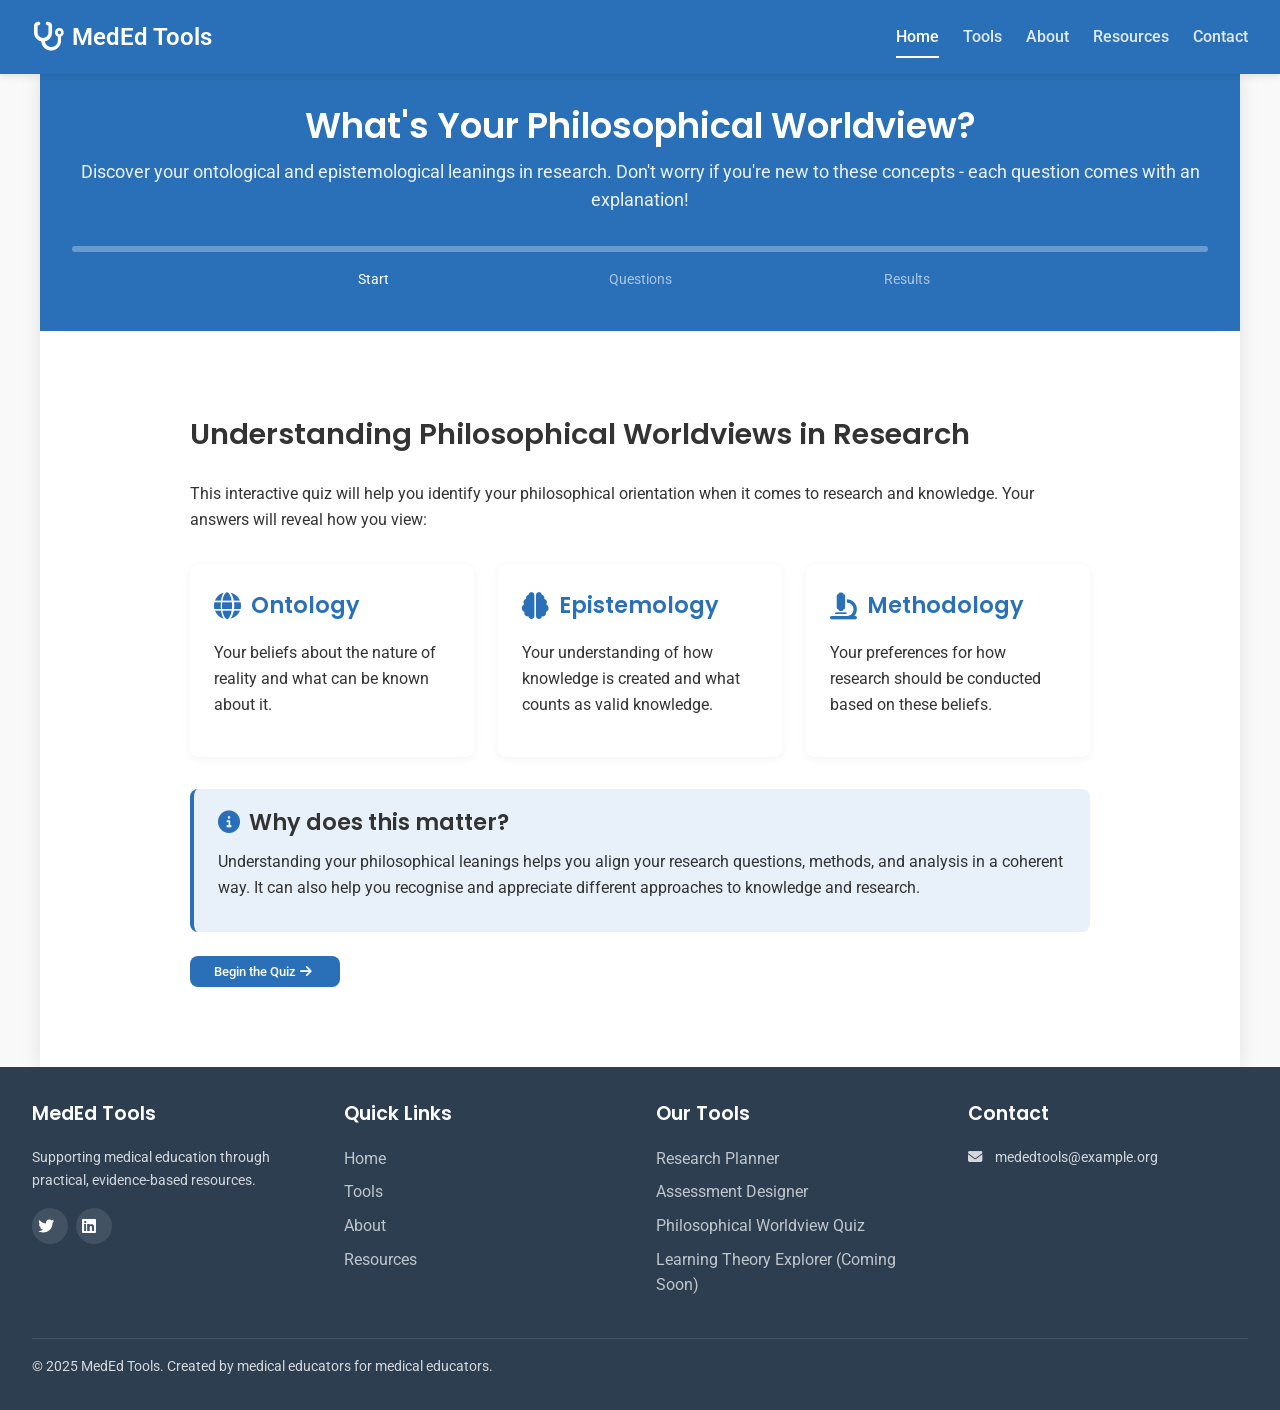
==== ontology.html @ 03969228 "Initial commit" ====
<!DOCTYPE html>
<html lang="en">
<head>
    <meta charset="UTF-8">
    <meta name="viewport" content="width=device-width, initial-scale=1.0">
    <title>Philosophical Worldview Quiz - MedEd Tools</title>
    <link rel="stylesheet" href="styles.css">
    <link rel="stylesheet" href="site-styles.css">
    <link rel="stylesheet" href="ontology-styles.css">
    <link rel="stylesheet" href="https://cdnjs.cloudflare.com/ajax/libs/font-awesome/6.5.1/css/all.min.css">
</head>
<body>
    <div class="site-container">
        <!-- Standard Navigation Bar -->
        <nav class="site-navbar">
            <div class="nav-logo">
                <a href="index.html">
                    <i class="fas fa-stethoscope"></i>
                    <span>MedEd Tools</span>
                </a>
            </div>
            <div class="nav-links">
                <a href="index.html">Home</a>
                <a href="index.html#tools">Tools</a>
                <a href="index.html#about">About</a>
                <a href="index.html#resources">Resources</a>
                <a href="index.html#contact">Contact</a>
            </div>
            <div class="nav-toggle">
                <i class="fas fa-bars"></i>
            </div>
        </nav>

        <!-- Tool-specific container -->
        <div class="app-container">
            <!-- Tool header with progress bar -->
            <header class="app-header">
                <h1>What's Your Philosophical Worldview?</h1>
                <p>Discover your ontological and epistemological leanings in research. Don't worry if you're new to these concepts - each question comes with an explanation!</p>
                
                <div id="progress-container">
                    <div id="progress-bar">
                        <div id="progress-fill"></div>
                    </div>
                    <div class="progress-steps">
                        <div class="progress-step active" id="progress-intro">Start</div>
                        <div class="progress-step" id="progress-question">Questions</div>
                        <div class="progress-step" id="progress-results">Results</div>
                    </div>
                </div>
            </header>

            <!-- Main tool content -->
            <main class="app-content">
                <!-- Introduction Section -->
                <section id="intro-screen" class="content-section active">
                    <div class="section-content">
                        <h2>Understanding Philosophical Worldviews in Research</h2>
                        <p>This interactive quiz will help you identify your philosophical orientation when it comes to research and knowledge. Your answers will reveal how you view:</p>
                        
                        <div class="info-cards">
                            <div class="info-card">
                                <h3><i class="fas fa-globe"></i> Ontology</h3>
                                <p>Your beliefs about the nature of reality and what can be known about it.</p>
                            </div>
                            <div class="info-card">
                                <h3><i class="fas fa-brain"></i> Epistemology</h3>
                                <p>Your understanding of how knowledge is created and what counts as valid knowledge.</p>
                            </div>
                            <div class="info-card">
                                <h3><i class="fas fa-microscope"></i> Methodology</h3>
                                <p>Your preferences for how research should be conducted based on these beliefs.</p>
                            </div>
                        </div>

                        <div class="info-box">
                            <h3><i class="fas fa-info-circle"></i> Why does this matter?</h3>
                            <p>Understanding your philosophical leanings helps you align your research questions, methods, and analysis in a coherent way. It can also help you recognise and appreciate different approaches to knowledge and research.</p>
                        </div>
                        
                        <div class="action-buttons">
                            <button id="start-button" class="primary-button">Begin the Quiz <i class="fas fa-arrow-right"></i></button>
                        </div>
                    </div>
                </section>

                <!-- Question Screen -->
                <section id="question-screen" class="content-section">
                    <div class="section-content">
                        <h2 id="question-title">Question</h2>
                        <p id="question-text"></p>
                        
                        <div class="options-container">
                            <!-- Options will be inserted here by JavaScript -->
                        </div>
                        
                        <div class="explanation-box">
                            <h3><i class="fas fa-lightbulb"></i> What does this question explore?</h3>
                            <p id="question-explanation"></p>
                        </div>
                        
                        <div class="action-buttons">
                            <button id="prev-button" class="secondary-button"><i class="fas fa-arrow-left"></i> Previous</button>
                        </div>
                    </div>
                </section>

                <!-- Results Screen -->
                <section id="results-screen" class="content-section">
                    <div class="section-content">
                        <h2>Your Philosophical Worldview</h2>
                        
                        <div class="result-card">
                            <h3 id="result-title"></h3>
                            <p id="result-description"></p>
                        </div>
                        
                        <div class="result-spectrum">
                            <h3>Philosophical Spectrum</h3>
                            <div class="spectrum-container">
                                <div class="spectrum-point" id="point-positivist">
                                    <div class="point-marker"></div>
                                    <span>Positivist</span>
                                </div>
                                <div class="spectrum-point" id="point-postpositivist">
                                    <div class="point-marker"></div>
                                    <span>Post-Positivist</span>
                                </div>
                                <div class="spectrum-point" id="point-interpretivist">
                                    <div class="point-marker"></div>
                                    <span>Interpretivist</span>
                                </div>
                                <div class="spectrum-point" id="point-critical">
                                    <div class="point-marker"></div>
                                    <span>Critical Theory</span>
                                </div>
                            </div>
                            <div class="spectrum-line">
                                <div id="user-position" class="user-position-marker"></div>
                            </div>
                        </div>
                        
                        <div class="info-box">
                            <h3><i class="fas fa-book"></i> Philosophical Traditions</h3>
                            <div class="accordion" id="philosophy-accordion">
                                <div class="accordion-item">
                                    <div class="accordion-header">
                                        <h4>Positivism <i class="fas fa-chevron-down"></i></h4>
                                    </div>
                                    <div class="accordion-content">
                                        <p>Positivism sees reality as objective and observable. It values scientific methods, measurable evidence, and seeks to discover universal laws. Knowledge is considered value-free and based on empirical verification.</p>
                                    </div>
                                </div>
                                <div class="accordion-item">
                                    <div class="accordion-header">
                                        <h4>Post-Positivism <i class="fas fa-chevron-down"></i></h4>
                                    </div>
                                    <div class="accordion-content">
                                        <p>Post-positivism maintains belief in objective reality but acknowledges that our understanding is always imperfect. It emphasises probability rather than certainty and recognises that researcher values influence inquiry, though objectivity remains an ideal.</p>
                                    </div>
                                </div>
                                <div class="accordion-item">
                                    <div class="accordion-header">
                                        <h4>Interpretivism/Constructionism <i class="fas fa-chevron-down"></i></h4>
                                    </div>
                                    <div class="accordion-content">
                                        <p>Interpretivism sees reality as socially constructed through meaning-making and interpretation. It values understanding multiple perspectives, contextual factors, and how people make sense of their experiences.</p>
                                    </div>
                                </div>
                                <div class="accordion-item">
                                    <div class="accordion-header">
                                        <h4>Critical Theory <i class="fas fa-chevron-down"></i></h4>
                                    </div>
                                    <div class="accordion-content">
                                        <p>Critical theory examines how power, privilege, and historical contexts shape knowledge and social structures. It aims not just to understand society but to critique and transform it, with research often oriented toward emancipation and social justice.</p>
                                    </div>
                                </div>
                            </div>
                        </div>
                        
                        <div class="action-buttons">
                            <button id="resources-button" class="secondary-button">Explore Resources <i class="fas fa-book"></i></button>
                            <button id="retake-button" class="primary-button">Retake Quiz <i class="fas fa-redo"></i></button>
                        </div>
                    </div>
                </section>

                <!-- Resources Section -->
                <section id="resources-screen" class="content-section">
                    <div class="section-content">
                        <h2>Philosophical Worldviews Resources</h2>
                        
                        <div class="resources-grid">
                            <div class="resource-card">
                                <h3>Research Paradigms</h3>
                                <p>Learn more about the major research paradigms and their applications.</p>
                                <a href="#" class="resource-link">View Resource <i class="fas fa-external-link-alt"></i></a>
                            </div>
                            <div class="resource-card">
                                <h3>Ontology & Epistemology</h3>
                                <p>Explore the relationship between beliefs about reality and knowledge.</p>
                                <a href="#" class="resource-link">View Resource <i class="fas fa-external-link-alt"></i></a>
                            </div>
                            <div class="resource-card">
                                <h3>Research Methodology</h3>
                                <p>Discover how philosophical positions inform research methods.</p>
                                <a href="#" class="resource-link">View Resource <i class="fas fa-external-link-alt"></i></a>
                            </div>
                            <div class="resource-card">
                                <h3>Mixed Methods Approaches</h3>
                                <p>Understand how different worldviews can be integrated in research.</p>
                                <a href="#" class="resource-link">View Resource <i class="fas fa-external-link-alt"></i></a>
                            </div>
                        </div>
                        
                        <div class="action-buttons">
                            <button id="back-to-results-button" class="secondary-button"><i class="fas fa-arrow-left"></i> Back to Results</button>
                        </div>
                    </div>
                </section>
            </main>
        </div>

        <!-- Standard Footer -->
        <footer class="site-footer">
            <div class="footer-content">
                <div class="footer-section">
                    <h3>MedEd Tools</h3>
                    <p>Supporting medical education through practical, evidence-based resources.</p>
                    <div class="social-icons">
                        <a href="#" aria-label="Twitter"><i class="fab fa-twitter"></i></a>
                        <a href="#" aria-label="LinkedIn"><i class="fab fa-linkedin"></i></a>
                    </div>
                </div>
                <div class="footer-section">
                    <h3>Quick Links</h3>
                    <ul class="footer-links">
                        <li><a href="index.html">Home</a></li>
                        <li><a href="index.html#tools">Tools</a></li>
                        <li><a href="index.html#about">About</a></li>
                        <li><a href="index.html#resources">Resources</a></li>
                    </ul>
                </div>
                <div class="footer-section">
                    <h3>Our Tools</h3>
                    <ul class="footer-links">
                        <li><a href="research.html">Research Planner</a></li>
                        <li><a href="assessment-designer.html">Assessment Designer</a></li>
                        <li><a href="ontology.html">Philosophical Worldview Quiz</a></li>
                        <li><a href="#">Learning Theory Explorer (Coming Soon)</a></li>
                    </ul>
                </div>
                <div class="footer-section" id="contact">
                    <h3>Contact</h3>
                    <p><i class="fas fa-envelope"></i> mededtools@example.org</p>
                </div>
            </div>
            <div class="footer-bottom">
                <p>&copy; 2025 MedEd Tools. Created by medical educators for medical educators.</p>
            </div>
        </footer>
    </div>

    <!-- Script imports -->
    <script src="site-script.js"></script>
    <script src="ontology-script.js"></script>
</body>
</html>
---- styles.css ----
/* Base Styles */
@import url('https://fonts.googleapis.com/css2?family=Poppins:wght@300;400;500;600;700&family=Roboto:wght@300;400;500;700&display=swap');

:root {
    --primary-color: #2a70b8;
    --primary-light: #e8f1fa;
    --secondary-color: #4FA673;
    --tertiary-color: #E09456;
    --warning-color: #e74c3c;
    --text-dark: #333;
    --text-medium: #666;
    --text-light: #999;
    --background-light: #f9f9f9;
    --background-white: #ffffff;
    --border-color: #ddd;
    --shadow-color: rgba(0, 0, 0, 0.1);
    --transition-speed: 0.3s;
    --border-radius: 8px;
    --spacing-xs: 0.25rem;
    --spacing-sm: 0.5rem;
    --spacing-md: 1rem;
    --spacing-lg: 1.5rem;
    --spacing-xl: 2rem;
    --spacing-xxl: 3rem;
    --card-shadow: 0 4px 12px rgba(0, 0, 0, 0.08);
    --card-hover-shadow: 0 8px 18px rgba(0, 0, 0, 0.12);
}

* {
    margin: 0;
    padding: 0;
    box-sizing: border-box;
}

body {
    font-family: 'Roboto', sans-serif;
    color: var(--text-dark);
    background-color: var(--background-light);
    line-height: 1.6;
}

h1, h2, h3, h4, h5, h6 {
    font-family: 'Poppins', sans-serif;
    margin-bottom: var(--spacing-md);
    color: var(--text-dark);
    font-weight: 600;
}

h1 {
    font-size: 2.2rem;
}

h2 {
    font-size: 1.8rem;
    margin-bottom: var(--spacing-lg);
}

h3 {
    font-size: 1.4rem;
    margin-bottom: var(--spacing-md);
}

h4 {
    font-size: 1.2rem;
    margin-bottom: var(--spacing-sm);
}

h5 {
    font-size: 1rem;
    margin-bottom: var(--spacing-xs);
}

p {
    margin-bottom: var(--spacing-md);
}

a {
    color: var(--primary-color);
    text-decoration: none;
    transition: color var(--transition-speed);
}

a:hover {
    color: #1a5ba0;
}

button {
    cursor: pointer;
    border: none;
    font-family: 'Roboto', sans-serif;
    font-weight: 500;
    border-radius: var(--border-radius);
    transition: all var(--transition-speed);
}

textarea {
    width: 100%;
    min-height: 80px;
    border-radius: var(--border-radius);
    border: 1px solid var(--border-color);
    padding: var(--spacing-sm);
    font-family: 'Roboto', sans-serif;
    color: var(--text-dark);
    resize: vertical;
}

textarea:focus {
    outline: none;
    border-color: var(--primary-color);
    box-shadow: 0 0 0 2px rgba(42, 112, 184, 0.2);
}

select {
    padding: var(--spacing-xs) var(--spacing-sm);
    border-radius: var(--border-radius);
    border: 1px solid var(--border-color);
    font-family: 'Roboto', sans-serif;
    color: var(--text-dark);
    background-color: var(--background-white);
}

select:focus {
    outline: none;
    border-color: var(--primary-color);
}

/* Layout */
.app-container {
    max-width: 1200px;
    margin: 0 auto;
    background-color: var(--background-white);
    box-shadow: 0 0 20px var(--shadow-color);
    min-height: 100vh;
    display: flex;
    flex-direction: column;
}

.app-header {
    padding: var(--spacing-lg) var(--spacing-xl);
    background-color: var(--primary-color);
    color: white;
    text-align: center;
}

.app-header h1 {
    color: white;
    margin-bottom: var(--spacing-xs);
}

.app-header p {
    color: rgba(255, 255, 255, 0.9);
    font-size: 1.1rem;
    margin-bottom: var(--spacing-lg);
}

.app-content {
    flex: 1;
    padding: var(--spacing-xl);
}

.app-footer {
    padding: var(--spacing-md) var(--spacing-lg);
    background-color: #f1f1f1;
    text-align: center;
    font-size: 0.9rem;
    color: var(--text-medium);
}

/* Progress Bar */
#progress-container {
    margin-top: var(--spacing-lg);
}

#progress-bar {
    height: 6px;
    background-color: rgba(255, 255, 255, 0.3);
    border-radius: 3px;
    margin-bottom: var(--spacing-md);
    overflow: hidden;
}

#progress-fill {
    height: 100%;
    background-color: white;
    width: 0%;
    transition: width 0.5s ease;
}

.progress-steps {
    display: flex;
    justify-content: space-between;
    margin: 0 auto;
    max-width: 800px;
}

.progress-step {
    display: flex;
    flex-direction: column;
    align-items: center;
    flex: 1;
    opacity: 0.6;
    transition: opacity var(--transition-speed);
    cursor: pointer;
}

.progress-step.active {
    opacity: 1;
}

.progress-step.completed .step-icon {
    background-color: white;
    color: var(--primary-color);
}

.step-icon {
    width: 40px;
    height: 40px;
    background-color: rgba(255, 255, 255, 0.2);
    border-radius: 50%;
    display: flex;
    justify-content: center;
    align-items: center;
    margin-bottom: var(--spacing-xs);
    color: white;
    font-size: 1rem;
}

.step-label {
    font-size: 0.8rem;
    color: white;
    text-align: center;
}

/* Content Sections */
.content-section {
    display: none;
}

.content-section.active {
    display: block;
    animation: fadeIn 0.5s;
}

@keyframes fadeIn {
    from { opacity: 0; }
    to { opacity: 1; }
}

.section-content {
    max-width: 900px;
    margin: 0 auto;
}

/* Info Boxes */
.info-box {
    background-color: var(--primary-light);
    border-left: 4px solid var(--primary-color);
    padding: var(--spacing-md) var(--spacing-lg);
    border-radius: var(--border-radius);
    margin-bottom: var(--spacing-lg);
}

.info-box h3 {
    margin-bottom: var(--spacing-sm);
}

.info-box i {
    color: var(--primary-color);
    margin-right: var(--spacing-xs);
}

/* Question Containers */
.question-container {
    margin-bottom: var(--spacing-xl);
    border-bottom: 1px solid var(--border-color);
    padding-bottom: var(--spacing-lg);
}

.question-container h3 {
    margin-bottom: var(--spacing-xs);
}

.question-container > p {
    margin-bottom: var(--spacing-md);
    color: var(--text-medium);
    font-size: 1.1rem;
}

/* Options Cards */
.options-container {
    display: grid;
    grid-template-columns: repeat(auto-fill, minmax(240px, 1fr));
    gap: var(--spacing-md);
    margin-bottom: var(--spacing-md);
}

.options-container.multi-select {
    grid-template-columns: repeat(auto-fill, minmax(280px, 1fr));
}

.option-card {
    background-color: white;
    border: 1px solid var(--border-color);
    border-radius: var(--border-radius);
    padding: var(--spacing-md);
    cursor: pointer;
    transition: all var(--transition-speed);
    box-shadow: var(--card-shadow);
    position: relative;
}

.option-card:hover {
    box-shadow: var(--card-hover-shadow);
    transform: translateY(-2px);
}

.option-card.selected {
    border-color: var(--primary-color);
    background-color: var(--primary-light);
}

.option-icon {
    display: flex;
    justify-content: center;
    align-items: center;
    width: 48px;
    height: 48px;
    background-color: var(--primary-light);
    border-radius: 50%;
    margin-bottom: var(--spacing-sm);
    color: var(--primary-color);
    font-size: 1.2rem;
}

.option-card.selected .option-icon {
    background-color: var(--primary-color);
    color: white;
}

.option-card h4 {
    margin-bottom: var(--spacing-xs);
}

.option-card p {
    color: var(--text-medium);
    font-size: 0.9rem;
    margin-bottom: 0;
}

/* Checkbox and Radio Cards */
.checkbox-card::before {
    content: '';
    position: absolute;
    top: var(--spacing-md);
    right: var(--spacing-md);
    width: 20px;
    height: 20px;
    border: 2px solid var(--border-color);
    border-radius: 4px;
}

.checkbox-card.selected::before {
    background-color: var(--primary-color);
    border-color: var(--primary-color);
}

.checkbox-card.selected::after {
    content: '\f00c';
    font-family: 'Font Awesome 5 Free';
    font-weight: 900;
    position: absolute;
    top: var(--spacing-md);
    right: var(--spacing-md);
    width: 20px;
    height: 20px;
    color: white;
    font-size: 12px;
    display: flex;
    justify-content: center;
    align-items: center;
}

.radio-card::before {
    content: '';
    position: absolute;
    top: var(--spacing-md);
    right: var(--spacing-md);
    width: 20px;
    height: 20px;
    border: 2px solid var(--border-color);
    border-radius: 50%;
}

.radio-card.selected::before {
    border-color: var(--primary-color);
}

.radio-card.selected::after {
    content: '';
    position: absolute;
    top: calc(var(--spacing-md) + 5px);
    right: calc(var(--spacing-md) + 5px);
    width: 10px;
    height: 10px;
    background-color: var(--primary-color);
    border-radius: 50%;
}

/* Dropdown Info */
.info-dropdown {
    margin-top: var(--spacing-sm);
}

.dropdown-toggle {
    color: var(--primary-color);
    font-size: 0.9rem;
    cursor: pointer;
    display: flex;
    align-items: center;
}

.dropdown-toggle i {
    margin-right: var(--spacing-xs);
}

.dropdown-content {
    display: none;
    background-color: white;
    border: 1px solid var(--border-color);
    border-radius: var(--border-radius);
    padding: var(--spacing-sm);
    margin-top: var(--spacing-xs);
    box-shadow: var(--card-shadow);
    font-size: 0.85rem;
}

.dropdown-content ul {
    padding-left: var(--spacing-md);
}

.dropdown-content li {
    margin-bottom: var(--spacing-xs);
}

.dropdown-toggle:hover + .dropdown-content,
.dropdown-content:hover {
    display: block;
}

/* Input in Option Card */
.option-input {
    width: 100%;
    padding: var(--spacing-xs);
    margin-top: var(--spacing-xs);
    border: 1px solid var(--border-color);
    border-radius: var(--border-radius);
}

.option-card.selected .option-input {
    border-color: var(--primary-color);
}

/* Research Question Builder */
.research-question-builder {
    background-color: var(--primary-light);
    border-radius: var(--border-radius);
    padding: var(--spacing-lg);
    margin-bottom: var(--spacing-lg);
}

.example-questions {
    margin-bottom: var(--spacing-md);
}

.example-question {
    background-color: white;
    padding: var(--spacing-sm) var(--spacing-md);
    border-radius: var(--border-radius);
    margin-bottom: var(--spacing-xs);
    border-left: 3px solid var(--primary-color);
    font-style: italic;
    cursor: pointer;
    transition: all var(--transition-speed);
}

.example-question:hover {
    background-color: #f0f7fd;
}

.question-input {
    margin-top: var(--spacing-md);
}

.question-input label {
    display: block;
    margin-bottom: var(--spacing-xs);
    font-weight: 500;
}

.question-input textarea {
    width: 100%;
    min-height: 100px;
}

/* Paradigm Result */
.paradigm-result,
.methodology-result {
    background-color: white;
    border-radius: var(--border-radius);
    padding: var(--spacing-lg);
    box-shadow: var(--card-shadow);
    margin-top: var(--spacing-lg);
}

.result-container {
    display: flex;
    margin-bottom: var(--spacing-md);
}

.paradigm-icon,
.methodology-icon {
    font-size: 2rem;
    color: var(--primary-color);
    margin-right: var(--spacing-md);
    width: 60px;
    height: 60px;
    display: flex;
    justify-content: center;
    align-items: center;
    background-color: var(--primary-light);
    border-radius: 50%;
}

.paradigm-details,
.methodology-details {
    flex: 1;
}

.paradigm-components {
    margin-bottom: var(--spacing-sm);
}

.paradigm-components p {
    margin-bottom: var(--spacing-xs);
    font-size: 0.95rem;
}

.paradigm-description,
.methodology-description {
    color: var(--text-medium);
    font-size: 0.95rem;
    line-height: 1.5;
}

.example-papers {
    margin-top: var(--spacing-md);
    border-top: 1px solid var(--border-color);
    padding-top: var(--spacing-md);
}

.paper-example {
    background-color: var(--background-light);
    padding: var(--spacing-md);
    border-radius: var(--border-radius);
    font-size: 0.9rem;
    font-style: italic;
}

/* Methodology Groups */
.methodology-group {
    display: none;
    margin-bottom: var(--spacing-lg);
}

.methodology-group.active {
    display: block;
}

/* Methods Selection */
.methods-group {
    margin-bottom: var(--spacing-lg);
}

.methods-summary {
    background-color: white;
    border-radius: var(--border-radius);
    padding: var(--spacing-lg);
    box-shadow: var(--card-shadow);
    margin-top: var(--spacing-lg);
}

.methods-summary-content {
    display: grid;
    grid-template-columns: 1fr;
    gap: var(--spacing-md);
}

@media (min-width: 768px) {
    .methods-summary-content {
        grid-template-columns: repeat(3, 1fr);
    }
}

.summary-item h4 {
    color: var(--primary-color);
    margin-bottom: var(--spacing-xs);
}

/* Checklist Styles */
.sub-section {
    margin-bottom: var(--spacing-lg);
}

.checklist-container {
    display: grid;
    grid-template-columns: 1fr;
    gap: var(--spacing-sm);
}

@media (min-width: 768px) {
    .checklist-container {
        grid-template-columns: repeat(2, 1fr);
    }
}

.checklist-item {
    display: flex;
    align-items: flex-start;
    background-color: white;
    border-radius: var(--border-radius);
    padding: var(--spacing-md);
    box-shadow: 0 2px 8px rgba(0, 0, 0, 0.05);
    cursor: pointer;
    position: relative;
}

.checklist-item input[type="checkbox"] {
    opacity: 0;
    position: absolute;
}

.checkmark {
    height: 22px;
    width: 22px;
    min-width: 22px;
    margin-right: var(--spacing-sm);
    margin-top: 2px;
    background-color: white;
    border: 2px solid var(--border-color);
    border-radius: 4px;
    display: flex;
    justify-content: center;
    align-items: center;
}

.checklist-item:hover .checkmark {
    border-color: var(--primary-color);
}

.checklist-item input:checked ~ .checkmark {
    background-color: var(--primary-color);
    border-color: var(--primary-color);
}

.checklist-item input:checked ~ .checkmark:after {
    content: '\f00c';
    font-family: 'Font Awesome 5 Free';
    font-weight: 900;
    color: white;
    font-size: 12px;
}

.checklist-content {
    flex: 1;
}

.checklist-content h5 {
    margin-bottom: var(--spacing-xs);
}

.checklist-content p {
    color: var(--text-medium);
    font-size: 0.9rem;
    margin-bottom: 0;
}

/* Resource and Timeline Planning */
.resource-planner,
.timeline-planner {
    display: grid;
    grid-template-columns: 1fr;
    gap: var(--spacing-md);
}

@media (min-width: 768px) {
    .resource-planner {
        grid-template-columns: repeat(2, 1fr);
    }
}

.resource-category h5,
.timeline-phase h5 {
    color: var(--primary-color);
    margin-bottom: var(--spacing-xs);
}

.timeline-phase {
    background-color: white;
    border-radius: var(--border-radius);
    padding: var(--spacing-md);
    box-shadow: 0 2px 8px rgba(0, 0, 0, 0.05);
}

.phase-header {
    display: flex;
    justify-content: space-between;
    align-items: center;
    margin-bottom: var(--spacing-sm);
}

.phase-duration {
    display: flex;
    align-items: center;
    font-size: 0.9rem;
}

.phase-duration label {
    margin-right: var(--spacing-xs);
    color: var(--text-medium);
}

.total-duration {
    margin-top: var(--spacing-md);
    text-align: right;
}

/* Final Research Plan */
.research-plan {
    background-color: white;
    border-radius: var(--border-radius);
    padding: var(--spacing-lg);
    box-shadow: var(--card-shadow);
    margin-bottom: var(--spacing-lg);
}

.plan-header {
    display: flex;
    justify-content: space-between;
    align-items: flex-start;
    margin-bottom: var(--spacing-lg);
    padding-bottom: var(--spacing-md);
    border-bottom: 1px solid var(--border-color);
}

.plan-title h3 {
    margin-bottom: var(--spacing-xs);
}

.plan-date {
    color: var(--text-medium);
    font-size: 0.9rem;
}

.plan-actions {
    display: flex;
    gap: var(--spacing-sm);
}

.action-button {
    padding: var(--spacing-xs) var(--spacing-md);
    background-color: var(--primary-light);
    color: var(--primary-color);
    border-radius: var(--border-radius);
    font-size: 0.9rem;
    display: flex;
    align-items: center;
}

.action-button i {
    margin-right: var(--spacing-xs);
}

.action-button:hover {
    background-color: var(--primary-color);
    color: white;
}

.plan-section {
    margin-bottom: var(--spacing-lg);
    padding-bottom: var(--spacing-md);
    border-bottom: 1px solid var(--border-color);
}

.plan-section:last-child {
    border-bottom: none;
    margin-bottom: 0;
}

.plan-details {
    display: grid;
    grid-template-columns: 1fr;
    gap: var(--spacing-md);
}

@media (min-width: 768px) {
    .plan-details {
        grid-template-columns: repeat(2, 1fr);
    }
}

.detail-item h4 {
    color: var(--primary-color);
    margin-bottom: var(--spacing-xs);
    font-size: 1rem;
}

.visual-flowchart {
    background-color: var(--background-light);
    padding: var(--spacing-md);
    border-radius: var(--border-radius);
    min-height: 150px;
    display: flex;
    justify-content: center;
    align-items: center;
}

/* Action Buttons */
.action-buttons {
    display: flex;
    justify-content: space-between;
    margin-top: var(--spacing-lg);
}

.primary-button, 
.secondary-button {
    padding: var(--spacing-sm) var(--spacing-lg);
    border-radius: var(--border-radius);
    font-weight: 500;
    display: flex;
    align-items: center;
}

.primary-button {
    background-color: var(--primary-color);
    color: white;
}

.primary-button:hover {
    background-color: #1a5ba0;
}

.secondary-button {
    background-color: #f1f1f1;
    color: var(--text-dark);
}

.secondary-button:hover {
    background-color: #e3e3e3;
}

.primary-button i, 
.secondary-button i {
    margin-left: var(--spacing-xs);
    margin-right: var(--spacing-xs);
}

.restart-actions {
    display: flex;
    justify-content: center;
    margin-top: var(--spacing-lg);
}

/* Modal */
.modal {
    display: none;
    position: fixed;
    top: 0;
    left: 0;
    width: 100%;
    height: 100%;
    background-color: rgba(0, 0, 0, 0.5);
    z-index: 100;
    justify-content: center;
    align-items: center;
}

.modal.active {
    display: flex;
}

.modal-content {
    background-color: white;
    border-radius: var(--border-radius);
    width: 100%;
    max-width: 600px;
    padding: var(--spacing-lg);
    position: relative;
    max-height: 90vh;
    overflow-y: auto;
}

.close-modal {
    position: absolute;
    top: var(--spacing-md);
    right: var(--spacing-md);
    font-size: 1.5rem;
    cursor: pointer;
    color: var(--text-medium);
}

.close-modal:hover {
    color: var(--warning-color);
}

/* Responsive Adjustments */
@media (max-width: 768px) {
    .app-header {
        padding: var(--spacing-md);
    }

    .app-content {
        padding: var(--spacing-md);
    }

    .progress-steps {
        display: none;
    }

    .options-container {
        grid-template-columns: 1fr;
    }

    .plan-header {
        flex-direction: column;
    }

    .plan-actions {
        margin-top: var(--spacing-sm);
    }
}
---- site-styles.css ----
/* MedEd Tools Site-wide Styles */
@import url('https://fonts.googleapis.com/css2?family=Poppins:wght@300;400;500;600;700&family=Roboto:wght@300;400;500;700&display=swap');

:root {
    --primary-color: #2a70b8;
    --primary-light: #e8f1fa;
    --secondary-color: #4FA673;
    --tertiary-color: #E09456;
    --accent-color: #7E57C2;
    --warning-color: #e74c3c;
    --text-dark: #333;
    --text-medium: #666;
    --text-light: #999;
    --background-light: #f9f9f9;
    --background-white: #ffffff;
    --border-color: #ddd;
    --shadow-color: rgba(0, 0, 0, 0.1);
    --transition-speed: 0.3s;
    --border-radius: 8px;
    --spacing-xs: 0.25rem;
    --spacing-sm: 0.5rem;
    --spacing-md: 1rem;
    --spacing-lg: 1.5rem;
    --spacing-xl: 2rem;
    --spacing-xxl: 3rem;
    --card-shadow: 0 4px 12px rgba(0, 0, 0, 0.08);
    --card-hover-shadow: 0 8px 18px rgba(0, 0, 0, 0.12);
}

/* General Site Container */
.site-container {
    max-width: 100%;
    margin: 0;
    padding: 0;
    overflow-x: hidden;
}

/* Navigation Bar */
.site-navbar {
    background-color: var(--primary-color);
    color: white;
    display: flex;
    justify-content: space-between;
    align-items: center;
    padding: 1rem 2rem;
    position: sticky;
    top: 0;
    z-index: 1000;
    box-shadow: 0 2px 8px rgba(0,0,0,0.1);
}

.nav-logo a {
    display: flex;
    align-items: center;
    color: white;
    text-decoration: none;
    font-size: 1.5rem;
    font-weight: 600;
}

.nav-logo i {
    margin-right: 0.5rem;
    font-size: 1.8rem;
}

.nav-links {
    display: flex;
    gap: 1.5rem;
}

.nav-links a {
    color: rgba(255,255,255,0.85);
    text-decoration: none;
    font-weight: 500;
    transition: color 0.3s;
    padding: 0.5rem 0;
    position: relative;
}

.nav-links a:hover, 
.nav-links a.active {
    color: white;
}

.nav-links a::after {
    content: '';
    position: absolute;
    bottom: 0;
    left: 0;
    width: 0;
    height: 2px;
    background-color: white;
    transition: width 0.3s;
}

.nav-links a:hover::after,
.nav-links a.active::after {
    width: 100%;
}

.nav-toggle {
    display: none;
    font-size: 1.5rem;
    cursor: pointer;
}

/* Content Container for limited width */
.content-container {
    max-width: 1200px;
    margin: 0 auto;
    padding: 0 var(--spacing-lg);
}

/* Hero Section */
.hero-section {
    display: flex;
    flex-direction: column;
    align-items: center;
    text-align: center;
    background: linear-gradient(135deg, #2a70b8 0%, #1a5ba0 100%);
    color: white;
    padding: var(--spacing-xl) var(--spacing-lg);
    margin-bottom: var(--spacing-xl);
}

.hero-content {
    max-width: 800px;
    padding: var(--spacing-xl) 0;
}

.hero-content h1 {
    font-size: 3rem;
    margin-bottom: var(--spacing-lg);
    line-height: 1.2;
    color: white;
}

.hero-content p {
    font-size: 1.2rem;
    margin-bottom: var(--spacing-xl);
    opacity: 0.9;
}

/* Remove hero image */
.hero-image {
    display: none;
}

/* CTA Button */
.cta-button {
    display: inline-block;
    background-color: var(--secondary-color);
    color: white;
    padding: 0.75rem 1.5rem;
    border-radius: var(--border-radius);
    text-decoration: none;
    font-weight: 600;
    transition: all 0.3s;
    box-shadow: 0 4px 8px rgba(0,0,0,0.1);
}

.cta-button:hover {
    background-color: #458f65;
    transform: translateY(-2px);
    box-shadow: 0 6px 12px rgba(0,0,0,0.15);
}

/* Section Styling */
section {
    padding: var(--spacing-xxl) var(--spacing-xl);
}

.section-heading {
    text-align: center;
    margin-bottom: var(--spacing-xl);
}

.section-heading h2 {
    font-size: 2.2rem;
    color: var(--text-dark);
    margin-bottom: var(--spacing-sm);
}

.section-heading p {
    font-size: 1.1rem;
    color: var(--text-medium);
    max-width: 600px;
    margin: 0 auto;
}

/* Tools Section */
.tools-section {
    background-color: var(--background-light);
}

.tools-grid {
    display: grid;
    grid-template-columns: repeat(auto-fill, minmax(280px, 1fr));
    gap: var(--spacing-lg);
    margin-top: var(--spacing-xl);
}

.tool-card {
    background-color: white;
    border-radius: var(--border-radius);
    padding: var(--spacing-lg);
    text-decoration: none;
    color: var(--text-dark);
    box-shadow: var(--card-shadow);
    transition: all 0.3s;
    display: flex;
    flex-direction: column;
    height: 100%;
}

.tool-card:hover {
    transform: translateY(-5px);
    box-shadow: var(--card-hover-shadow);
}

.tool-icon {
    display: flex;
    justify-content: center;
    align-items: center;
    width: 60px;
    height: 60px;
    background-color: var(--primary-light);
    color: var(--primary-color);
    border-radius: 50%;
    margin-bottom: var(--spacing-md);
    font-size: 1.5rem;
}

.tool-card h3 {
    font-size: 1.3rem;
    margin-bottom: var(--spacing-sm);
}

.tool-card p {
    color: var(--text-medium);
    margin-bottom: var(--spacing-md);
    flex-grow: 1;
}

.tool-link {
    color: var(--primary-color);
    font-weight: 600;
    display: flex;
    align-items: center;
}

.tool-link i {
    margin-left: var(--spacing-xs);
    transition: transform 0.3s;
}

.tool-card:hover .tool-link i {
    transform: translateX(5px);
}

.tool-card.coming-soon {
    opacity: 0.7;
    pointer-events: none;
}

.tool-status {
    color: var(--text-medium);
    font-weight: 500;
    font-style: italic;
}

/* About Section */
.about-section {
    background-color: white;
}

.about-content {
    display: flex;
    gap: var(--spacing-xl);
    margin-top: var(--spacing-lg);
}

.about-text {
    flex: 2;
}

.about-text h3 {
    color: var(--primary-color);
    margin-top: var(--spacing-lg);
    margin-bottom: var(--spacing-sm);
}

.about-text h3:first-child {
    margin-top: 0;
}

.about-text p {
    color: var(--text-medium);
    margin-bottom: var(--spacing-md);
    line-height: 1.6;
}

.about-stats {
    flex: 1;
    display: grid;
    grid-template-columns: repeat(2, 1fr);
    gap: var(--spacing-md);
    align-content: start;
}

.stat-item {
    background-color: var(--primary-light);
    padding: var(--spacing-lg);
    border-radius: var(--border-radius);
    text-align: center;
    display: flex;
    flex-direction: column;
    justify-content: center;
}

.stat-number {
    font-size: 2rem;
    font-weight: 700;
    color: var(--primary-color);
    margin-bottom: var(--spacing-xs);
}

.stat-label {
    font-size: 0.9rem;
    color: var(--text-medium);
}

/* Testimonials Section */
.testimonials-section {
    background-color: var(--primary-light);
}

.testimonials-slider {
    max-width: 800px;
    margin: 0 auto;
    position: relative;
}

.testimonial-card {
    background-color: white;
    border-radius: var(--border-radius);
    padding: var(--spacing-xl);
    box-shadow: var(--card-shadow);
    margin: 0 var(--spacing-md);
}

.testimonial-content {
    font-style: italic;
    color: var(--text-medium);
    font-size: 1.1rem;
    line-height: 1.6;
    margin-bottom: var(--spacing-lg);
    position: relative;
}

.testimonial-content::before {
    content: '"';
    font-size: 4rem;
    color: var(--primary-light);
    position: absolute;
    top: -20px;
    left: -15px;
    font-family: serif;
    z-index: -1;
}

.testimonial-author {
    display: flex;
    align-items: center;
}

.author-image {
    width: 60px;
    height: 60px;
    border-radius: 50%;
    margin-right: var(--spacing-md);
    object-fit: cover;
}

.author-info h4 {
    margin-bottom: var(--spacing-xs);
    color: var(--text-dark);
}

.author-info p {
    color: var(--text-medium);
    font-size: 0.9rem;
}

.testimonial-controls {
    display: flex;
    justify-content: center;
    gap: var(--spacing-md);
    margin-top: var(--spacing-lg);
}

.testimonial-button {
    width: 40px;
    height: 40px;
    border-radius: 50%;
    background-color: white;
    color: var(--primary-color);
    border: none;
    cursor: pointer;
    display: flex;
    justify-content: center;
    align-items: center;
    font-size: 1rem;
    box-shadow: 0 2px 6px rgba(0,0,0,0.1);
    transition: all 0.3s;
}

.testimonial-button:hover {
    background-color: var(--primary-color);
    color: white;
}

/* Resources Section */
.resources-section {
    background-color: var(--background-light);
}

.resources-grid {
    display: grid;
    grid-template-columns: repeat(auto-fill, minmax(250px, 1fr));
    gap: var(--spacing-lg);
    margin-top: var(--spacing-xl);
}

.resource-card {
    background-color: white;
    border-radius: var(--border-radius);
    padding: var(--spacing-lg);
    text-decoration: none;
    color: var(--text-dark);
    box-shadow: var(--card-shadow);
    transition: all 0.3s;
    text-align: center;
}

.resource-card:hover {
    transform: translateY(-5px);
    box-shadow: var(--card-hover-shadow);
}

.resource-icon {
    font-size: 2rem;
    color: var(--tertiary-color);
    margin-bottom: var(--spacing-md);
}

.resource-card h3 {
    margin-bottom: var(--spacing-sm);
}

.resource-card p {
    color: var(--text-medium);
    font-size: 0.9rem;
}

/* Call to Action Section */
.cta-section {
    background: linear-gradient(135deg, var(--secondary-color) 0%, #3d8a5a 100%);
    color: white;
    text-align: center;
    padding: var(--spacing-xxl) var(--spacing-xl);
}

.cta-content {
    max-width: 800px;
    margin: 0 auto;
}

.cta-content h2 {
    font-size: 2rem;
    margin-bottom: var(--spacing-md);
    color: white;
}

.cta-content p {
    font-size: 1.1rem;
    margin-bottom: var(--spacing-lg);
    opacity: 0.9;
}

.cta-section .cta-button {
    background-color: white;
    color: var(--secondary-color);
    font-size: 1.1rem;
    padding: 0.8rem 2rem;
}

.cta-section .cta-button:hover {
    background-color: #f0f0f0;
}

/* Footer */
.site-footer {
    background-color: #2c3e50;
    color: rgba(255,255,255,0.8);
    padding: var(--spacing-xl) var(--spacing-xl) var(--spacing-md);
}

.footer-content {
    display: grid;
    grid-template-columns: repeat(auto-fit, minmax(200px, 1fr));
    gap: var(--spacing-xl);
    margin-bottom: var(--spacing-xl);
}

.footer-section h3 {
    color: white;
    margin-bottom: var(--spacing-md);
    font-size: 1.2rem;
}

.footer-section p {
    line-height: 1.6;
    margin-bottom: var(--spacing-md);
    font-size: 0.9rem;
}

.social-icons {
    display: flex;
    gap: var(--spacing-sm);
}

.social-icons a {
    display: flex;
    justify-content: center;
    align-items: center;
    width: 36px;
    height: 36px;
    border-radius: 50%;
    background-color: rgba(255,255,255,0.1);
    color: white;
    transition: all 0.3s;
}

.social-icons a:hover {
    background-color: var(--primary-color);
    transform: translateY(-2px);
}

.footer-links {
    list-style: none;
    padding: 0;
}

.footer-links li {
    margin-bottom: var(--spacing-sm);
}

.footer-links a {
    color: rgba(255,255,255,0.7);
    text-decoration: none;
    transition: color 0.3s;
}

.footer-links a:hover {
    color: white;
}

.footer-section i {
    margin-right: var(--spacing-sm);
    width: 16px;
}

.footer-bottom {
    display: flex;
    justify-content: space-between;
    align-items: center;
    padding-top: var(--spacing-md);
    border-top: 1px solid rgba(255,255,255,0.1);
    font-size: 0.9rem;
}

.footer-bottom a {
    color: rgba(255,255,255,0.7);
    text-decoration: none;
    transition: color 0.3s;
}

.footer-bottom a:hover {
    color: white;
}

/* Responsive Styles */
@media (max-width: 992px) {
    .hero-section {
        flex-direction: column;
        padding: var(--spacing-xl);
    }
    
    .hero-content {
        padding-right: 0;
        margin-bottom: var(--spacing-xl);
        text-align: center;
    }
    
    .hero-content p {
        margin: 0 auto var(--spacing-xl);
    }
    
    .about-content {
        flex-direction: column;
    }
    
    .about-stats {
        margin-top: var(--spacing-lg);
    }
}

@media (max-width: 768px) {
    .nav-links {
        display: none;
        position: absolute;
        top: 100%;
        left: 0;
        right: 0;
        background-color: var(--primary-color);
        flex-direction: column;
        padding: var(--spacing-md);
        gap: var(--spacing-md);
        box-shadow: 0 4px 8px rgba(0,0,0,0.1);
    }
    
    .nav-links.active {
        display: flex;
    }
    
    .nav-toggle {
        display: block;
    }
    
    .hero-content h1 {
        font-size: 2.2rem;
    }
    
    .testimonial-card {
        padding: var(--spacing-lg);
    }
    
    .footer-bottom {
        flex-direction: column;
        gap: var(--spacing-sm);
        text-align: center;
    }
}

@media (max-width: 576px) {
    .site-navbar {
        padding: 0.8rem 1rem;
    }
    
    .nav-logo a {
        font-size: 1.2rem;
    }
    
    .hero-content h1 {
        font-size: 1.8rem;
    }
    
    .section-heading h2 {
        font-size: 1.8rem;
    }
    
    .stat-item {
        padding: var(--spacing-md);
    }
    
    .tools-grid,
    .resources-grid {
        grid-template-columns: 1fr;
    }
}
---- ontology-styles.css ----
/* Ontology Quiz Specific Styles */

/* Info Cards on Intro Screen */
.info-cards {
    display: flex;
    flex-wrap: wrap;
    gap: 1.5rem;
    margin: 2rem 0;
}

.info-card {
    flex: 1 1 250px;
    padding: 1.5rem;
    background-color: #fff;
    border-radius: 8px;
    box-shadow: 0 2px 10px rgba(0, 0, 0, 0.05);
    transition: transform 0.3s ease, box-shadow 0.3s ease;
}

.info-card:hover {
    transform: translateY(-5px);
    box-shadow: 0 5px 15px rgba(0, 0, 0, 0.1);
}

.info-card h3 {
    color: #2a70b8;
    margin-top: 0;
    display: flex;
    align-items: center;
}

.info-card h3 i {
    margin-right: 10px;
    font-size: 1.2em;
}

/* Option Cards */
.options-container {
    display: grid;
    grid-template-columns: 1fr;
    gap: 1rem;
    margin: 2rem 0;
}

.option-card {
    background-color: #fff;
    border: 2px solid #e5e5e5;
    border-radius: 8px;
    padding: 1.25rem;
    cursor: pointer;
    transition: all 0.3s ease;
    display: flex;
    align-items: center;
}

.option-card:hover {
    border-color: #2a70b8;
    transform: translateY(-3px);
    box-shadow: 0 4px 12px rgba(42, 112, 184, 0.1);
}

.option-card.selected {
    border-color: #2a70b8;
    background-color: rgba(42, 112, 184, 0.05);
}

.option-card .option-marker {
    width: 24px;
    height: 24px;
    border: 2px solid #c4c4c4;
    border-radius: 50%;
    margin-right: 15px;
    display: flex;
    justify-content: center;
    align-items: center;
    transition: all 0.3s ease;
    flex-shrink: 0;
}

.option-card.selected .option-marker {
    border-color: #2a70b8;
    background-color: #2a70b8;
}

.option-card.selected .option-marker::after {
    content: "";
    width: 10px;
    height: 10px;
    background-color: #fff;
    border-radius: 50%;
}

.option-card .option-text {
    flex-grow: 1;
}

.option-card .option-letter {
    font-weight: bold;
    margin-right: 10px;
}

/* Explanation Box */
.explanation-box {
    background-color: #f9f9f9;
    border-left: 4px solid #4FA673;
    padding: 1.5rem;
    margin: 2rem 0;
    border-radius: 0 8px 8px 0;
}

.explanation-box h3 {
    color: #4FA673;
    margin-top: 0;
    display: flex;
    align-items: center;
}

.explanation-box h3 i {
    margin-right: 10px;
}

/* Results Screen */
.result-card {
    background-color: #fff;
    border-radius: 8px;
    box-shadow: 0 2px 10px rgba(0, 0, 0, 0.05);
    padding: 2rem;
    margin: 2rem 0;
    border-left: 5px solid #2a70b8;
}

.result-card h3 {
    color: #2a70b8;
    margin-top: 0;
}

/* Philosophical Spectrum */
.result-spectrum {
    background-color: #fff;
    border-radius: 8px;
    box-shadow: 0 2px 10px rgba(0, 0, 0, 0.05);
    padding: 2rem;
    margin: 2rem 0;
}

.spectrum-container {
    display: flex;
    justify-content: space-between;
    margin: 2rem 0 1rem;
    position: relative;
}

.spectrum-point {
    display: flex;
    flex-direction: column;
    align-items: center;
    width: 25%;
    text-align: center;
    position: relative;
}

.point-marker {
    width: 16px;
    height: 16px;
    background-color: #e5e5e5;
    border-radius: 50%;
    margin-bottom: 10px;
}

.spectrum-point span {
    font-size: 0.9rem;
    line-height: 1.2;
}

.spectrum-line {
    height: 6px;
    background: linear-gradient(to right, #2a70b8, #4FA673, #E09456, #D64045);
    border-radius: 3px;
    position: relative;
    margin-top: 1rem;
}

.user-position-marker {
    width: 20px;
    height: 20px;
    background-color: #fff;
    border: 3px solid #333;
    border-radius: 50%;
    position: absolute;
    top: 50%;
    transform: translate(-50%, -50%);
    transition: left 0.5s ease;
}

/* Accordion for Philosophical Traditions */
.accordion {
    margin: 1.5rem 0;
}

.accordion-item {
    border: 1px solid #e5e5e5;
    border-radius: 8px;
    margin-bottom: 1rem;
    overflow: hidden;
}

.accordion-header {
    padding: 1rem 1.5rem;
    background-color: #f9f9f9;
    cursor: pointer;
    user-select: none;
}

.accordion-header h4 {
    margin: 0;
    display: flex;
    justify-content: space-between;
    align-items: center;
}

.accordion-header h4 i {
    transition: transform 0.3s ease;
}

.accordion-item.active .accordion-header h4 i {
    transform: rotate(180deg);
}

.accordion-content {
    padding: 0;
    max-height: 0;
    overflow: hidden;
    transition: max-height 0.3s ease, padding 0.3s ease;
}

.accordion-item.active .accordion-content {
    padding: 1rem 1.5rem;
    max-height: 1000px; /* Large enough to contain content */
}

/* Resources Grid */
.resources-grid {
    display: grid;
    grid-template-columns: repeat(auto-fill, minmax(250px, 1fr));
    gap: 1.5rem;
    margin: 2rem 0;
}

.resource-card {
    background-color: #fff;
    border-radius: 8px;
    box-shadow: 0 2px 10px rgba(0, 0, 0, 0.05);
    padding: 1.5rem;
    display: flex;
    flex-direction: column;
}

.resource-card h3 {
    color: #2a70b8;
    margin-top: 0;
}

.resource-link {
    margin-top: auto;
    padding-top: 1rem;
    text-decoration: none;
    color: #4FA673;
    font-weight: 600;
    display: inline-flex;
    align-items: center;
}

.resource-link i {
    margin-left: 8px;
    font-size: 0.9em;
}

.resource-link:hover {
    text-decoration: underline;
}

/* Progress Bar Specific to Quiz */
#progress-container {
    margin: 2rem 0 1rem;
}

#progress-fill {
    transition: width 0.5s ease;
}

.progress-steps {
    display: flex;
    justify-content: space-between;
    margin-top: 0.5rem;
}

.progress-step {
    font-size: 0.9rem;
    color: #ffffff;
    opacity: 0.6;
    position: relative;
    text-align: center;
    flex: 1;
}

.progress-step.active {
    color: #ffffff !important;
}

.progress-step.active::after {
    content: "";
    position: absolute;
    bottom: -0.5rem;
    left: 50%;
    transform: translateX(-50%);
    width: 8px;
    height: 8px;
    background-color: #2a70b8;
    border-radius: 50%;
}

/* Responsive Adjustments */
@media (max-width: 768px) {
    .info-cards {
        flex-direction: column;
    }
    
    .spectrum-point span {
        font-size: 0.75rem;
    }
}
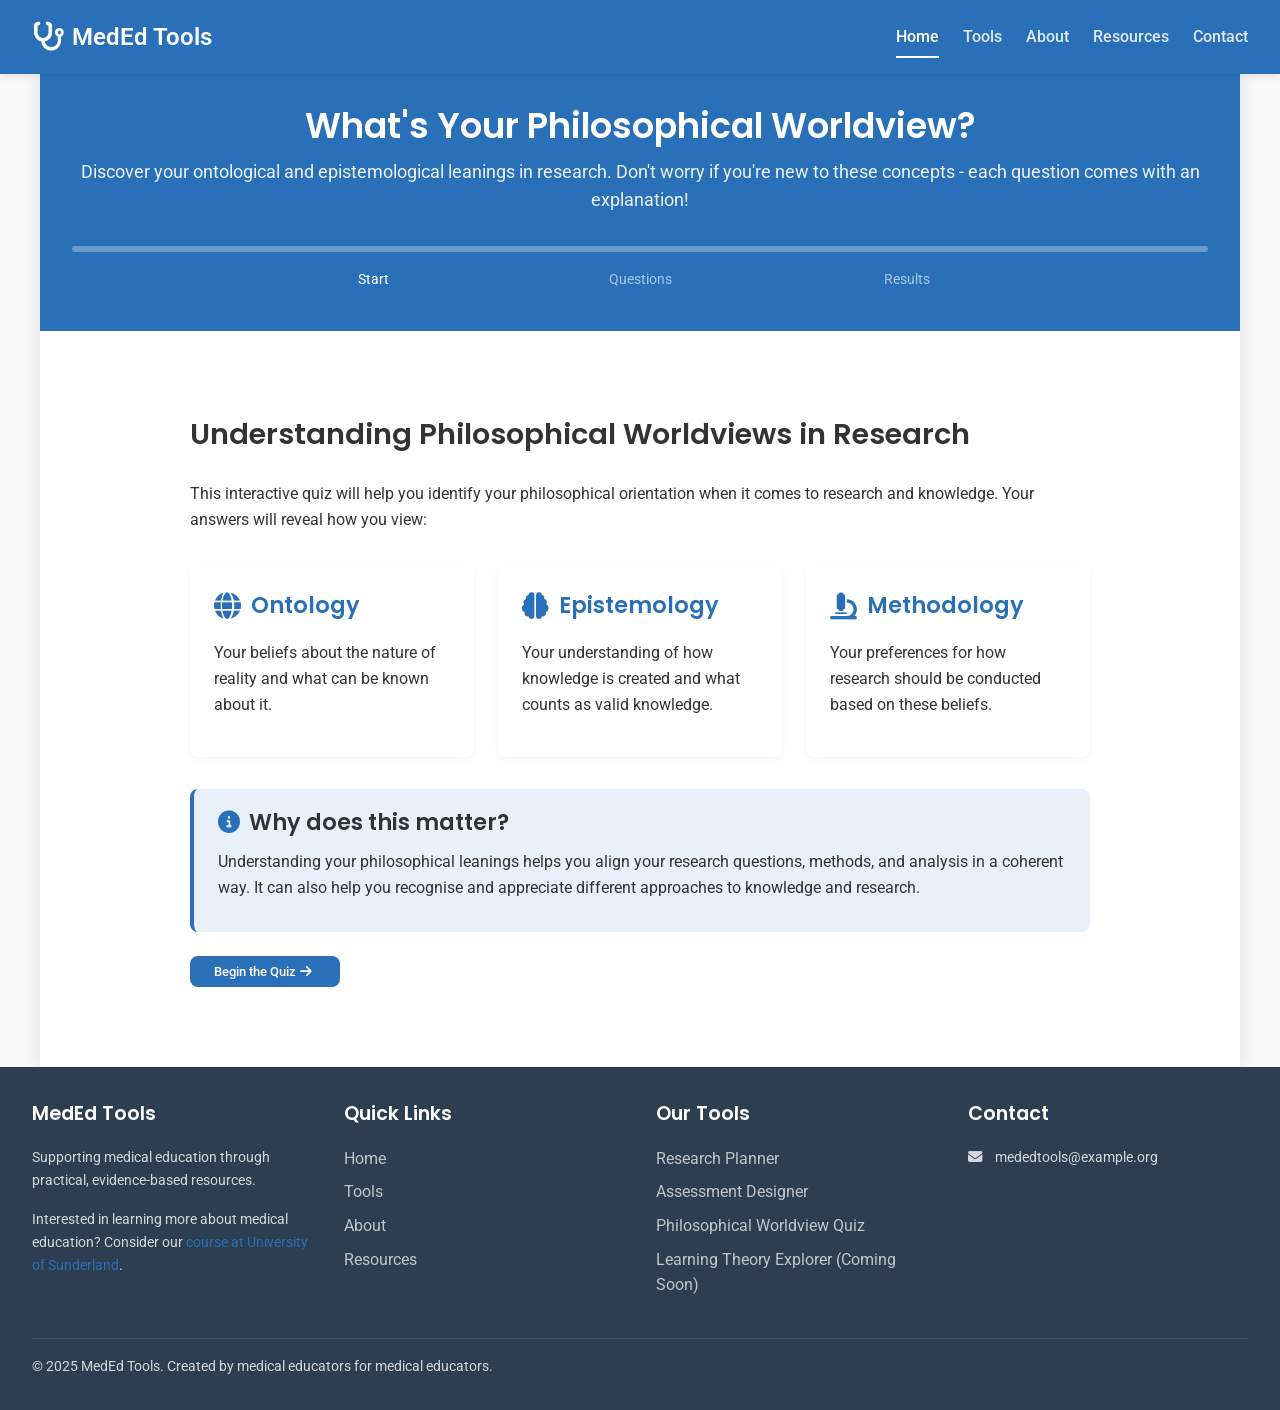
==== commit 00fa1565: "updated footers" ====
--- a/ontology.html
+++ b/ontology.html
@@ -227,10 +227,8 @@
                 <div class="footer-section">
                     <h3>MedEd Tools</h3>
                     <p>Supporting medical education through practical, evidence-based resources.</p>
-                    <div class="social-icons">
-                        <a href="#" aria-label="Twitter"><i class="fab fa-twitter"></i></a>
-                        <a href="#" aria-label="LinkedIn"><i class="fab fa-linkedin"></i></a>
-                    </div>
+                    <p>Interested in learning more about medical education? Consider our <a href="https://www.sunderland.ac.uk/study/medicine/pgcert-medical-education/" target="_blank" rel="noopener noreferrer">course at University of Sunderland</a>.</p>
+
                 </div>
                 <div class="footer-section">
                     <h3>Quick Links</h3>
